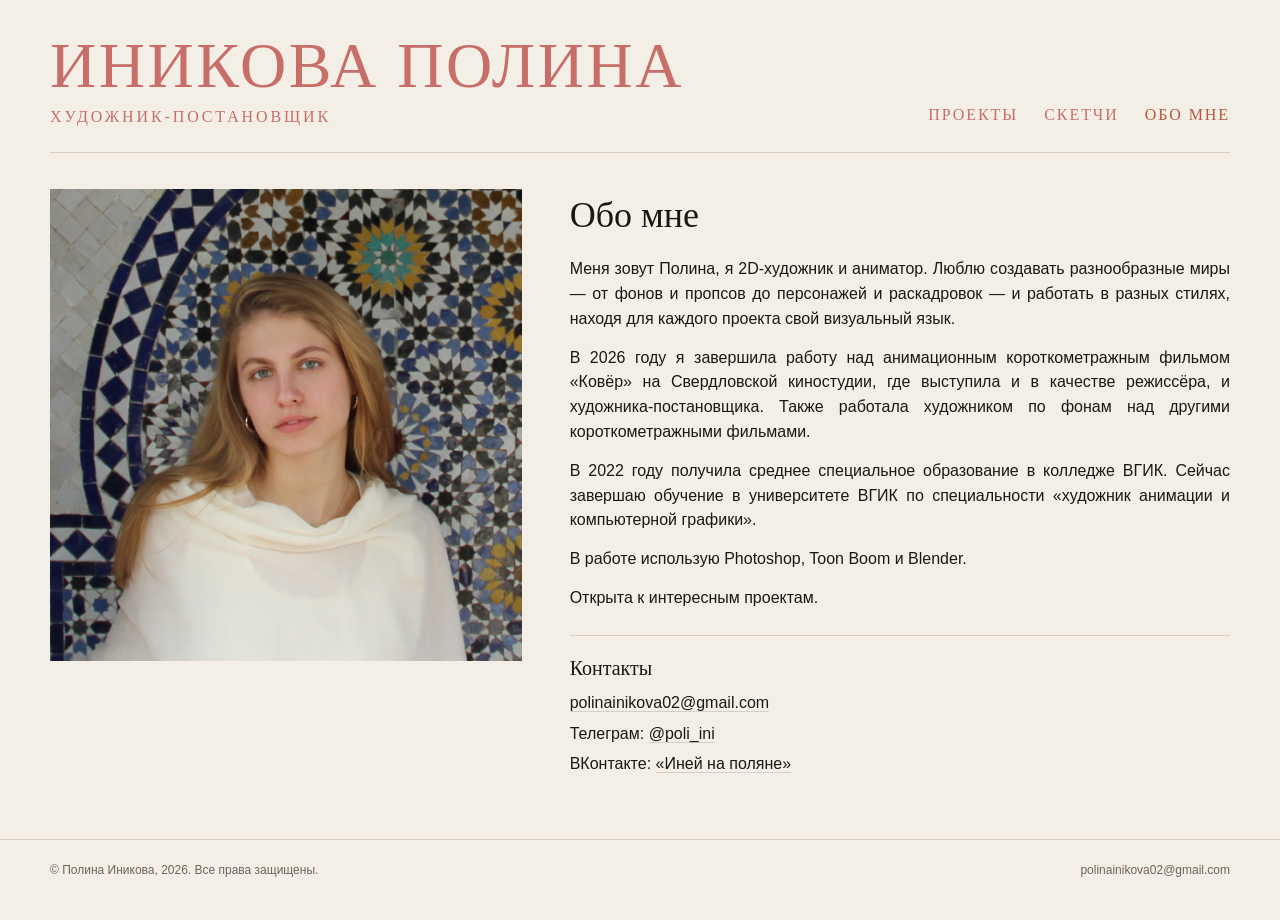
==== about.html @ 18e8887b "«Скетчи»: загрузить релиз, собрать галерею и страницу со скетчами" ====
<!DOCTYPE html>
<html lang="ru">
<head>
  <meta charset="utf-8">
  <meta name="viewport" content="width=device-width, initial-scale=1">
  <title>Обо мне — Иникова Полина</title>
  <link rel="stylesheet" href="css/site.css">
</head>
<body>
  <div class="wrap">
    <header class="site">
      <a class="brand" href="index.html">Иникова Полина
        <small>Художник-постановщик</small>
      </a>
      <nav>
        <a href="index.html">Проекты</a>
        <a href="sketches.html">Скетчи</a>
        <a href="about.html" aria-current="page">Обо мне</a>
      </nav>
    </header>
    <div class="about-grid">
      <div class="about-photo">
        <img src="images/about.jpg" alt="Портрет Полины">
      </div>
      <div class="about-text">
        <h1>Обо мне</h1>
        <p>Меня зовут Полина, я 2D-художник и аниматор. Люблю создавать разнообразные миры — от фонов и пропсов до персонажей и раскадровок — и работать в разных стилях, находя для каждого проекта свой визуальный язык.</p>
        <p>В 2026 году я завершила работу над анимационным короткометражным фильмом «Ковёр» на Свердловской киностудии, где выступила и в качестве режиссёра, и художника-постановщика. Также работала художником по фонам над другими короткометражными фильмами.</p>
        <p>В 2022 году получила среднее специальное образование в колледже ВГИК. Сейчас завершаю обучение в университете ВГИК по специальности «художник анимации и компьютерной графики».</p>
        <p>В работе использую Photoshop, Toon Boom и Blender.</p>
        <p>Открыта к интересным проектам.</p>
        <div class="about-contact">
          <h2>Контакты</h2>
          <p><a href="mailto:polinainikova02@gmail.com">polinainikova02@gmail.com</a></p>
          <p>Телеграм: <a href="https://t.me/poli_ini" rel="noopener">@poli_ini</a></p>
          <p>ВКонтакте: <a href="https://vk.ru/club213014018" rel="noopener">«Иней на поляне»</a></p>
        </div>
      </div>
    </div>
  </div>
  <footer class="site">
    <div class="wrap">
      <span>© Полина Иникова, 2026. Все права защищены.</span>
<a href="mailto:polinainikova02@gmail.com">polinainikova02@gmail.com</a>
    </div>
  </footer>
  <script src="js/site.js"></script>
</body>
</html>
---- css/site.css ----
:root {
  --paper: #f4efe6;
  --ink: #1b1714;
  --muted: #6d645b;
  --line: #d8cfc3;
  --accent: #b45a38;
  --white: #fbf8f2;
  --brand-color: #c86e69;
}

* {
  box-sizing: border-box;
}

html,
body {
  margin: 0;
  padding: 0;
  background: var(--paper);
  color: var(--ink);
  font-family: "Segoe UI", Helvetica, Arial, sans-serif;
  font-size: 15px;
  line-height: 1.45;
}

a {
  color: inherit;
  text-decoration: none;
}

a:hover {
  color: var(--accent);
}

img,
video {
  max-width: 100%;
  display: block;
}

.wrap {
  width: min(1180px, calc(100% - 40px));
  margin: 0 auto;
}

header.site {
  display: flex;
  justify-content: space-between;
  align-items: flex-end;
  gap: 24px;
  padding: 32px 0 26px;
  border-bottom: 1px solid var(--line);
}

.brand {
  font-family: Georgia, "Palatino Linotype", serif;
  font-size: 64px;
  letter-spacing: 0.04em;
  line-height: 1.05;
  color: var(--brand-color);
  text-transform: uppercase;
}

.brand small {
  display: block;
  margin-top: 10px;
  font-family: Georgia, "Palatino Linotype", serif;
  font-size: 16px;
  letter-spacing: 0.18em;
  text-transform: uppercase;
  color: var(--brand-color);
}

nav a {
  margin-left: 22px;
  font-family: Georgia, "Palatino Linotype", serif;
  font-size: 16px;
  letter-spacing: 0.12em;
  text-transform: uppercase;
  color: var(--brand-color);
}

nav a[aria-current="page"] {
  color: var(--accent);
}

.intro {
  max-width: 640px;
  padding: 36px 0 8px;
  color: var(--muted);
}

.intro p {
  margin: 0;
  font-size: 18px;
  line-height: 1.5;
}

.projects {
  padding: 12px 0 40px;
}

.work-item {
  display: block;
  color: inherit;
  border-bottom: 1px solid var(--line);
  padding: 26px 0;
}

.work-item:last-child {
  border-bottom: none;
}

.work-item:hover {
  color: inherit;
}

.work-item img {
  width: 100%;
  max-height: 70vh;
  object-fit: cover;
  background: #e4d8c8;
}

.work-caption {
  margin-top: 14px;
}

.work-title {
  font-family: Georgia, "Palatino Linotype", serif;
  font-size: 24px;
  line-height: 1.2;
}

.work-item:hover .work-title {
  color: var(--accent);
}

.page-title {
  font-family: Georgia, "Palatino Linotype", serif;
  font-size: 30px;
  font-weight: normal;
  margin: 36px 0 8px;
}

.lede {
  color: var(--muted);
  margin: 0 0 28px;
  font-size: 17px;
  line-height: 1.55;
  text-align: justify;
}

table.credits {
  width: min(520px, 100%);
  border-collapse: collapse;
  margin: 0 0 36px;
}

table.credits th,
table.credits td {
  text-align: left;
  padding: 8px 12px 8px 0;
  border-bottom: 1px solid var(--line);
  vertical-align: top;
}

table.credits th {
  width: 42%;
  color: var(--muted);
  font-weight: 500;
  font-size: 13px;
  letter-spacing: 0.06em;
  text-transform: uppercase;
}

.bodycopy {
  max-width: 680px;
  margin: 0 0 36px;
  font-size: 16px;
}

.rows {
  margin: 16px 0 40px;
}

.row {
  display: flex;
  gap: 14px;
  align-items: stretch;
  margin-bottom: 18px;
  border-bottom: 1px solid var(--line);
  padding-bottom: 18px;
}

.row:last-child {
  border-bottom: none;
}

.row .col {
  display: flex;
  flex-direction: column;
  gap: 10px;
  flex: 0 0 auto;
  justify-content: center;
  width: min(24vw, 280px);
}

.row .col:empty {
  display: none;
}

.row:has(.col[data-side="l"]) .col {
  flex: 0 0 auto;
  width: min(40vw, 420px);
}

.row:has(.col[data-side="l"]) .main-zone {
  justify-content: center;
}

.row:has(.col[data-side="l"]) .col .cell {
  cursor: zoom-in;
}

.row .main-zone {
  display: flex;
  flex-wrap: wrap;
  gap: 10px;
  flex: 1 1 0%;
  min-width: 0;
}

.row .col .cell {
  flex: 0 0 auto;
}

.row .cell {
  display: block;
  color: inherit;
  flex: 1 1 auto;
  min-width: 0;
  cursor: zoom-in;
}

.row .cell:hover {
  color: inherit;
}

.row img {
  width: 100%;
  object-fit: cover;
  background: var(--paper);
}

.row .main-zone img {
  max-height: 72vh;
  height: auto;
  object-fit: contain;
}

.main-zone[data-fit="hw"] {
  justify-content: center;
}

.main-zone[data-fit="hw"] .cell {
  flex: 0 0 auto;
}

.main-zone[data-fit="hw"] .cell img {
  max-height: none;
  height: 44vh;
  width: auto;
  max-width: 100%;
  object-fit: contain;
}

.row .col img {
  max-height: 34vh;
  aspect-ratio: auto;
}

.hero {
  margin: 0 0 28px;
}

.hero img {
  width: 100%;
  max-height: 78vh;
  object-fit: contain;
  background: var(--white);
}

.pdf-link {
  display: inline-block;
  margin: 0 0 36px;
  padding-bottom: 2px;
  border-bottom: 1px solid var(--ink);
  letter-spacing: 0.08em;
  text-transform: uppercase;
  font-size: 13px;
}

.about-grid {
  display: grid;
  grid-template-columns: minmax(0, 1fr) minmax(0, 1.4fr);
  gap: 48px;
  padding: 36px 0 56px;
  align-items: start;
}

.about-photo {
  width: 100%;
}

.about-photo img {
  width: 100%;
  max-height: 80vh;
  object-fit: cover;
  background: #e4d8c8;
}

.about-text h1 {
  font-family: Georgia, "Palatino Linotype", serif;
  font-weight: normal;
  font-size: 36px;
  margin: 0 0 16px;
}

.about-text p {
  margin: 0 0 14px;
  font-size: 16px;
  line-height: 1.55;
  text-align: justify;
}

.about-contact {
  margin-top: 24px;
  padding-top: 18px;
  border-top: 1px solid var(--line);
}

.about-contact h2 {
  font-family: Georgia, "Palatino Linotype", serif;
  font-weight: normal;
  font-size: 20px;
  margin: 0 0 8px;
}

.about-contact p {
  margin: 6px 0;
}

.about-contact a {
  border-bottom: 1px solid var(--line);
}

footer.site {
  border-top: 1px solid var(--line);
  padding: 22px 0 40px;
  color: var(--muted);
  font-size: 12px;
}

footer.site .wrap {
  display: flex;
  justify-content: space-between;
  gap: 16px;
}

.back {
  display: inline-block;
  margin-top: 28px;
  font-size: 12px;
  letter-spacing: 0.12em;
  text-transform: uppercase;
  color: var(--muted);
}

#lightbox {
  display: none;
  position: fixed;
  inset: 0;
  background: rgba(18, 14, 12, 0.92);
  z-index: 20;
  align-items: center;
  justify-content: center;
  padding: 24px;
}

#lightbox.open {
  display: flex;
}

#lightbox img {
  max-width: min(1100px, 92vw);
  max-height: 92vh;
}

@media (max-width: 800px) {
  header.site,
  footer.site .wrap {
    flex-direction: column;
    align-items: flex-start;
  }

  nav a {
    margin: 12px 18px 0 0;
  }

  .row {
    flex-direction: column;
  }

  .row .col {
    width: 100%;
    flex-direction: row;
    flex-wrap: wrap;
  }

  .row .col img {
    max-height: 60vh;
  }

  .about-grid {
    grid-template-columns: 1fr;
    gap: 24px;
  }

  .page-title {
    font-size: 32px;
  }
}
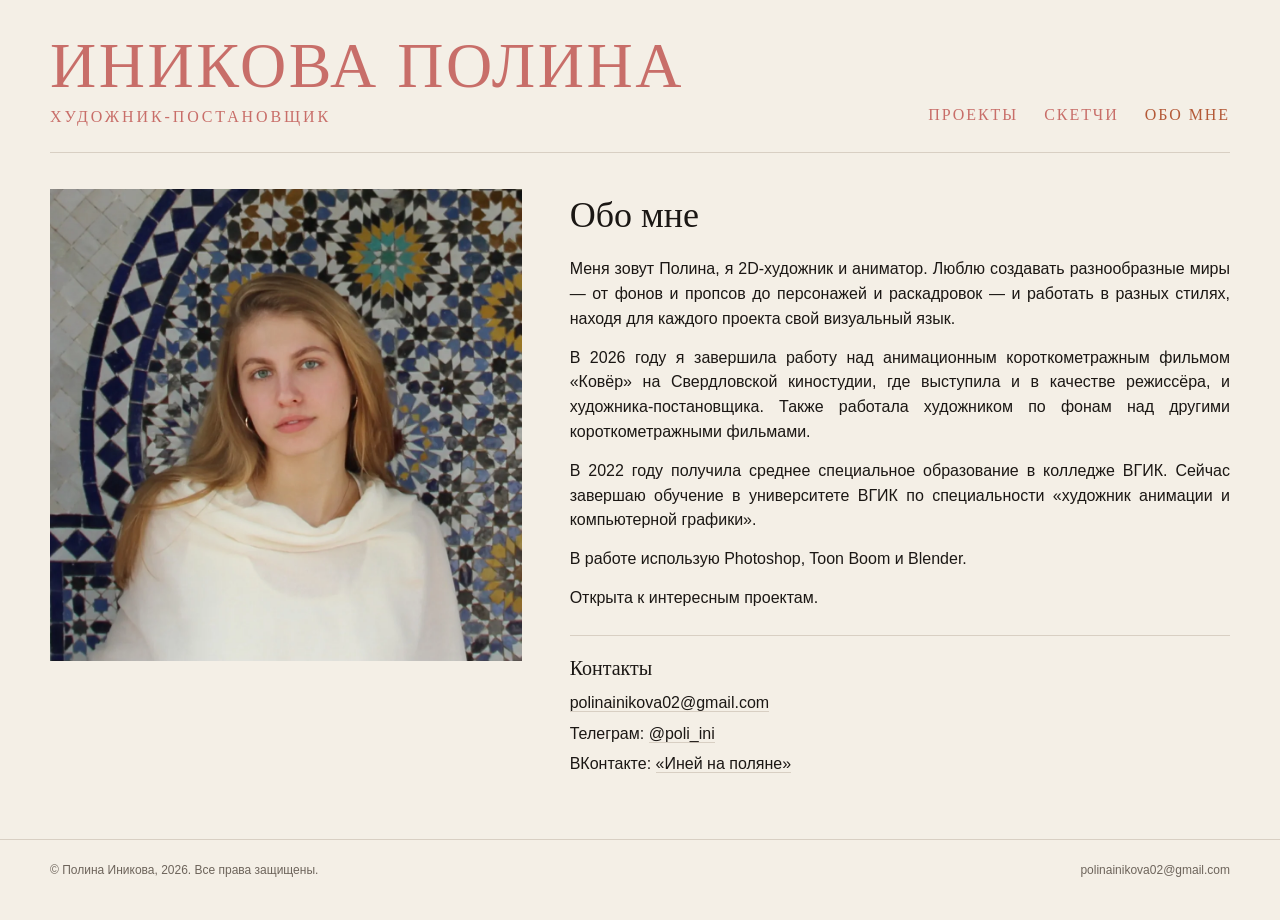
==== commit f6bd9044: "Перевести фото «Обо мне» в webp (about.webp), удалить jpg" ====
--- a/about.html
+++ b/about.html
@@ -20,7 +20,7 @@
     </header>
     <div class="about-grid">
       <div class="about-photo">
-        <img src="images/about.jpg" alt="Портрет Полины">
+        <img src="images/about.webp" alt="Портрет Полины">
       </div>
       <div class="about-text">
         <h1>Обо мне</h1>
--- a/css/site.css
+++ b/css/site.css
@@ -275,6 +275,110 @@
   object-fit: contain;
 }
 
+.sketches-gal {
+  container-type: inline-size;
+}
+
+.sketches-gal .main-zone {
+  display: flex;
+  flex-wrap: wrap;
+  justify-content: space-between;
+  width: 100%;
+  min-width: 0;
+}
+
+.sketches-gal .main-zone .cell {
+  display: block;
+  flex: 0 0 auto;
+}
+
+.sketches-gal .main-zone .cell img {
+  width: auto;
+  height: 37cqw;
+  max-width: 100%;
+  object-fit: contain;
+}
+
+.sketches-gal .row[data-row="2"] .main-zone {
+  justify-content: center;
+  flex-wrap: nowrap;
+}
+
+.sketches-gal .row[data-row="2"] .main-zone .cell {
+  flex: 0 1 auto;
+}
+
+.sketches-gal .row[data-row="2"] .main-zone .cell img {
+  height: clamp(160px, 44cqw, 540px);
+  max-width: 100%;
+}
+
+.sketches-gal .row[data-row="3"] .main-zone,
+.sketches-gal .row[data-row="4"] .main-zone {
+  justify-content: center;
+  flex-wrap: nowrap;
+}
+
+.sketches-gal .row[data-row="3"] .main-zone .cell,
+.sketches-gal .row[data-row="4"] .main-zone .cell {
+  flex: 0 1 auto;
+}
+
+.sketches-gal .row[data-row="3"] .main-zone .cell img {
+  height: clamp(150px, 41cqw, 500px);
+  max-width: 100%;
+}
+
+.sketches-gal .row[data-row="4"] .main-zone .cell img {
+  height: clamp(150px, 50cqw, 540px);
+  max-width: 100%;
+}
+
+.sketches-gal .row[data-row="5"] .main-zone,
+.sketches-gal .row[data-row="6"] .main-zone {
+  justify-content: center;
+  flex-wrap: nowrap;
+}
+
+.sketches-gal .row[data-row="5"] .main-zone .cell,
+.sketches-gal .row[data-row="6"] .main-zone .cell {
+  flex: 0 1 auto;
+}
+
+.sketches-gal .row[data-row="5"] .main-zone .cell img,
+.sketches-gal .row[data-row="6"] .main-zone .cell img {
+  height: clamp(160px, 46cqw, 540px);
+  max-width: 100%;
+}
+
+.sketches-gal .row[data-row="7"] .main-zone,
+.sketches-gal .row[data-row="8"] .main-zone,
+.sketches-gal .row[data-row="9"] .main-zone {
+  justify-content: center;
+  flex-wrap: nowrap;
+}
+
+.sketches-gal .row[data-row="7"] .main-zone .cell,
+.sketches-gal .row[data-row="8"] .main-zone .cell,
+.sketches-gal .row[data-row="9"] .main-zone .cell {
+  flex: 0 1 auto;
+}
+
+.sketches-gal .row[data-row="7"] .main-zone .cell img {
+  height: clamp(160px, 40cqw, 540px);
+  max-width: 100%;
+}
+
+.sketches-gal .row[data-row="8"] .main-zone .cell img {
+  height: clamp(160px, 48cqw, 540px);
+  max-width: 100%;
+}
+
+.sketches-gal .row[data-row="9"] .main-zone .cell img {
+  height: 37cqw;
+  max-width: 100%;
+}
+
 .row .col img {
   max-height: 34vh;
   aspect-ratio: auto;
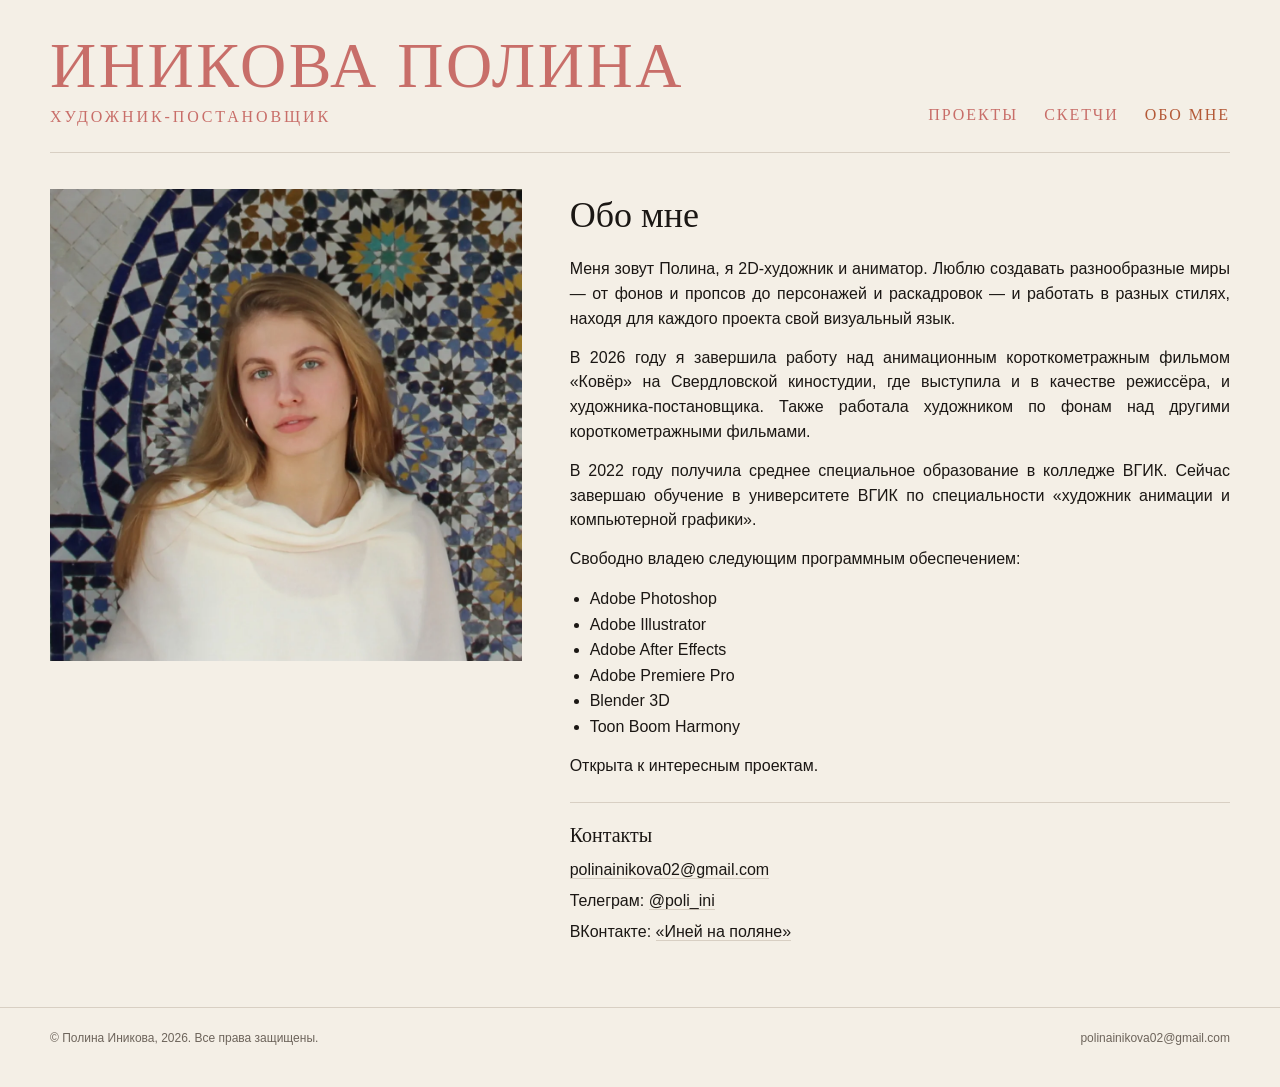
==== commit ed2444af: "Обо мне: добавить список используемого ПО" ====
--- a/about.html
+++ b/about.html
@@ -27,7 +27,15 @@
         <p>Меня зовут Полина, я 2D-художник и аниматор. Люблю создавать разнообразные миры — от фонов и пропсов до персонажей и раскадровок — и работать в разных стилях, находя для каждого проекта свой визуальный язык.</p>
         <p>В 2026 году я завершила работу над анимационным короткометражным фильмом «Ковёр» на Свердловской киностудии, где выступила и в качестве режиссёра, и художника-постановщика. Также работала художником по фонам над другими короткометражными фильмами.</p>
         <p>В 2022 году получила среднее специальное образование в колледже ВГИК. Сейчас завершаю обучение в университете ВГИК по специальности «художник анимации и компьютерной графики».</p>
-        <p>В работе использую Photoshop, Toon Boom и Blender.</p>
+        <p>Свободно владею следующим программным обеспечением:</p>
+        <ul class="software-list">
+          <li>Adobe Photoshop</li>
+          <li>Adobe Illustrator</li>
+          <li>Adobe After Effects</li>
+          <li>Adobe Premiere Pro</li>
+          <li>Blender 3D</li>
+          <li>Toon Boom Harmony</li>
+        </ul>
         <p>Открыта к интересным проектам.</p>
         <div class="about-contact">
           <h2>Контакты</h2>
--- a/css/site.css
+++ b/css/site.css
@@ -438,6 +438,16 @@
   text-align: justify;
 }
 
+.software-list {
+  margin: 0 0 14px;
+  padding-left: 20px;
+}
+
+.software-list li {
+  font-size: 16px;
+  line-height: 1.6;
+}
+
 .about-contact {
   margin-top: 24px;
   padding-top: 18px;
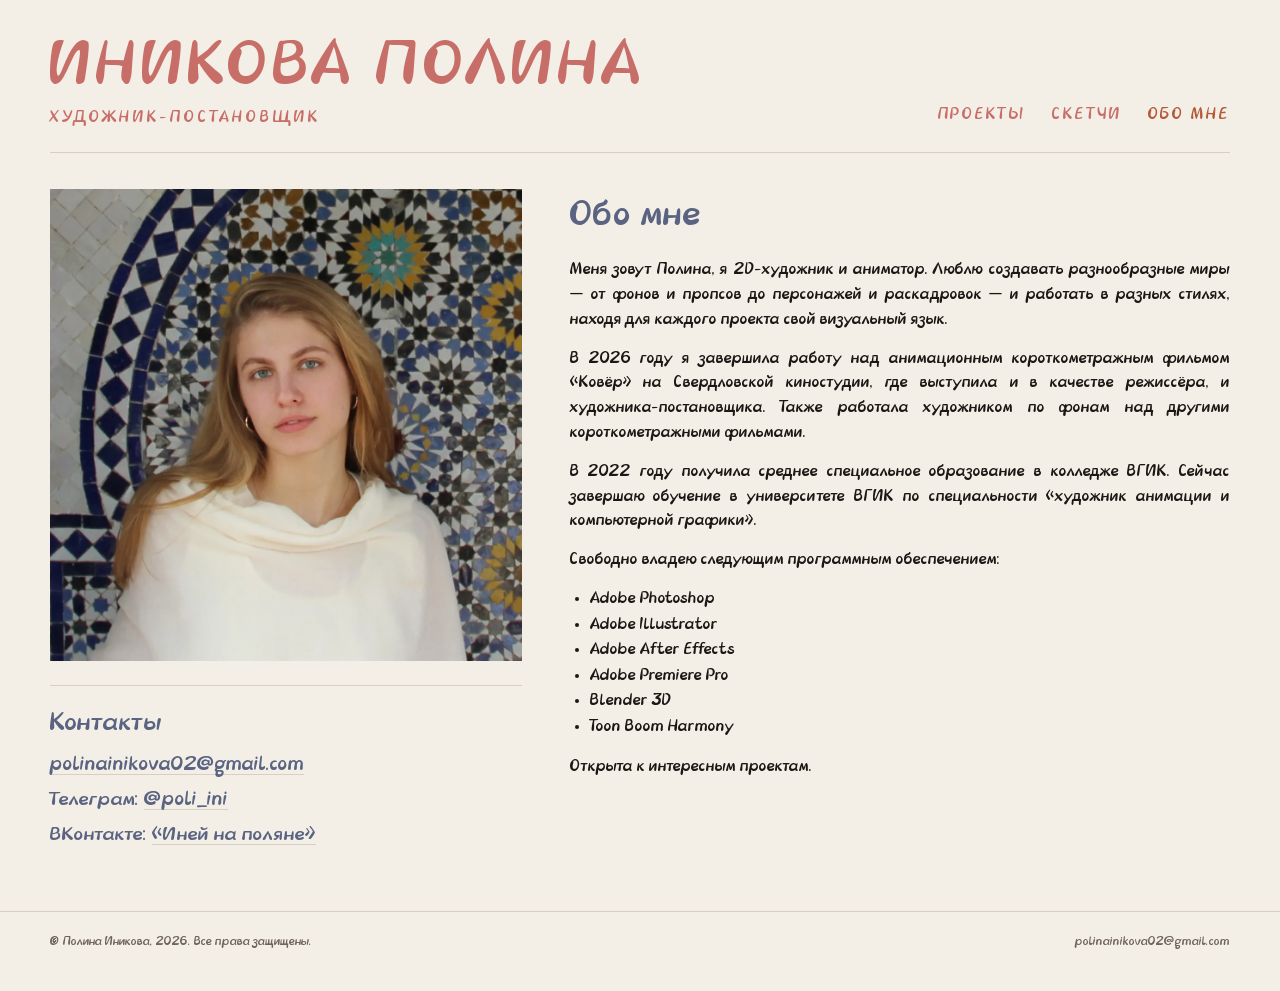
==== commit f7a16d62: "Подключить шрифт Gnocchi, стилизовать заголовки и перенести контакты под фото" ====
--- a/about.html
+++ b/about.html
@@ -21,6 +21,12 @@
     <div class="about-grid">
       <div class="about-photo">
         <img src="images/about.webp" alt="Портрет Полины">
+        <div class="about-contact">
+          <h2>Контакты</h2>
+          <p><a href="mailto:polinainikova02@gmail.com">polinainikova02@gmail.com</a></p>
+          <p>Телеграм: <a href="https://t.me/poli_ini" rel="noopener">@poli_ini</a></p>
+          <p>ВКонтакте: <a href="https://vk.ru/club213014018" rel="noopener">«Иней на поляне»</a></p>
+        </div>
       </div>
       <div class="about-text">
         <h1>Обо мне</h1>
@@ -37,12 +43,6 @@
           <li>Toon Boom Harmony</li>
         </ul>
         <p>Открыта к интересным проектам.</p>
-        <div class="about-contact">
-          <h2>Контакты</h2>
-          <p><a href="mailto:polinainikova02@gmail.com">polinainikova02@gmail.com</a></p>
-          <p>Телеграм: <a href="https://t.me/poli_ini" rel="noopener">@poli_ini</a></p>
-          <p>ВКонтакте: <a href="https://vk.ru/club213014018" rel="noopener">«Иней на поляне»</a></p>
-        </div>
       </div>
     </div>
   </div>
--- a/css/site.css
+++ b/css/site.css
@@ -6,6 +6,16 @@
   --accent: #b45a38;
   --white: #fbf8f2;
   --brand-color: #c86e69;
+  --font-heading: "Gnocchi", Georgia, "Palatino Linotype", serif;
+  --font-body: "Gnocchi", "Segoe UI", Helvetica, Arial, sans-serif;
+}
+
+@font-face {
+  font-family: "Gnocchi";
+  src: url("../fonts/Gnocchi-Regular.ttf") format("truetype");
+  font-weight: normal;
+  font-style: normal;
+  font-display: swap;
 }
 
 * {
@@ -18,7 +28,7 @@
   padding: 0;
   background: var(--paper);
   color: var(--ink);
-  font-family: "Segoe UI", Helvetica, Arial, sans-serif;
+  font-family: var(--font-body);
   font-size: 15px;
   line-height: 1.45;
 }
@@ -53,7 +63,7 @@
 }
 
 .brand {
-  font-family: Georgia, "Palatino Linotype", serif;
+  font-family: var(--font-heading);
   font-size: 64px;
   letter-spacing: 0.04em;
   line-height: 1.05;
@@ -64,7 +74,7 @@
 .brand small {
   display: block;
   margin-top: 10px;
-  font-family: Georgia, "Palatino Linotype", serif;
+  font-family: var(--font-heading);
   font-size: 16px;
   letter-spacing: 0.18em;
   text-transform: uppercase;
@@ -73,7 +83,7 @@
 
 nav a {
   margin-left: 22px;
-  font-family: Georgia, "Palatino Linotype", serif;
+  font-family: var(--font-heading);
   font-size: 16px;
   letter-spacing: 0.12em;
   text-transform: uppercase;
@@ -127,9 +137,10 @@
 }
 
 .work-title {
-  font-family: Georgia, "Palatino Linotype", serif;
-  font-size: 24px;
+  font-family: var(--font-heading);
+  font-size: 30px;
   line-height: 1.2;
+  color: rgb(90, 100, 130);
 }
 
 .work-item:hover .work-title {
@@ -137,10 +148,11 @@
 }
 
 .page-title {
-  font-family: Georgia, "Palatino Linotype", serif;
+  font-family: var(--font-heading);
   font-size: 30px;
   font-weight: normal;
   margin: 36px 0 8px;
+  color: rgb(90, 100, 130);
 }
 
 .lede {
@@ -425,10 +437,11 @@
 }
 
 .about-text h1 {
-  font-family: Georgia, "Palatino Linotype", serif;
+  font-family: var(--font-heading);
   font-weight: normal;
   font-size: 36px;
   margin: 0 0 16px;
+  color: rgb(90, 100, 130);
 }
 
 .about-text p {
@@ -455,14 +468,17 @@
 }
 
 .about-contact h2 {
-  font-family: Georgia, "Palatino Linotype", serif;
+  font-family: var(--font-heading);
   font-weight: normal;
-  font-size: 20px;
+  font-size: 26px;
   margin: 0 0 8px;
+  color: rgb(90, 100, 130);
 }
 
 .about-contact p {
   margin: 6px 0;
+  font-size: 20px;
+  color: rgb(90, 100, 130);
 }
 
 .about-contact a {
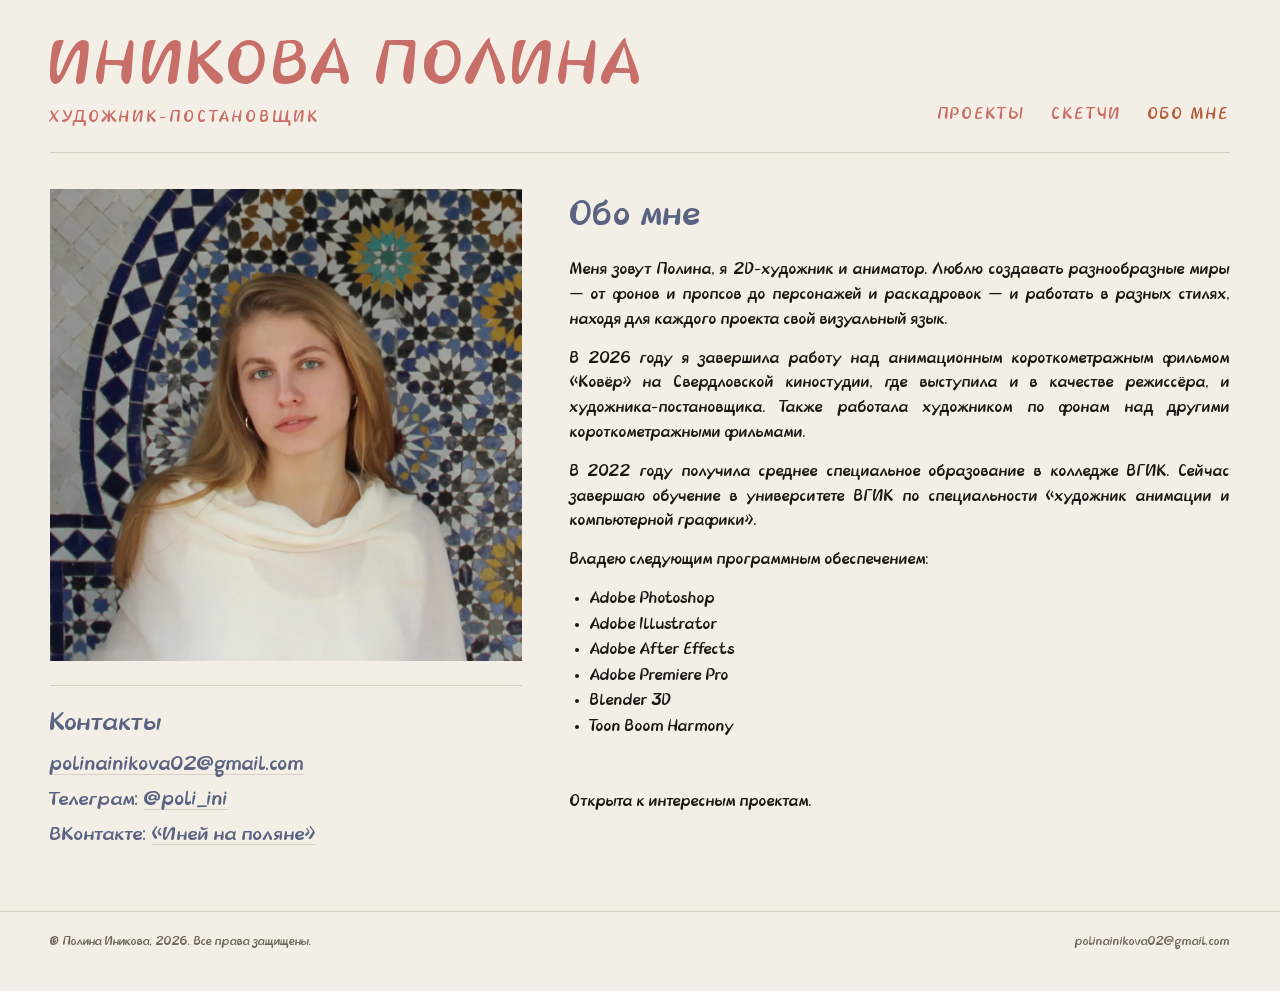
==== commit d8c56eb0: "Обо мне: правка текста и отступ фразы" ====
--- a/about.html
+++ b/about.html
@@ -33,7 +33,7 @@
         <p>Меня зовут Полина, я 2D-художник и аниматор. Люблю создавать разнообразные миры — от фонов и пропсов до персонажей и раскадровок — и работать в разных стилях, находя для каждого проекта свой визуальный язык.</p>
         <p>В 2026 году я завершила работу над анимационным короткометражным фильмом «Ковёр» на Свердловской киностудии, где выступила и в качестве режиссёра, и художника-постановщика. Также работала художником по фонам над другими короткометражными фильмами.</p>
         <p>В 2022 году получила среднее специальное образование в колледже ВГИК. Сейчас завершаю обучение в университете ВГИК по специальности «художник анимации и компьютерной графики».</p>
-        <p>Свободно владею следующим программным обеспечением:</p>
+        <p>Владею следующим программным обеспечением:</p>
         <ul class="software-list">
           <li>Adobe Photoshop</li>
           <li>Adobe Illustrator</li>
--- a/css/site.css
+++ b/css/site.css
@@ -451,6 +451,10 @@
   text-align: justify;
 }
 
+.about-text p:last-child {
+  margin-top: calc(2 * 1.55em);
+}
+
 .software-list {
   margin: 0 0 14px;
   padding-left: 20px;
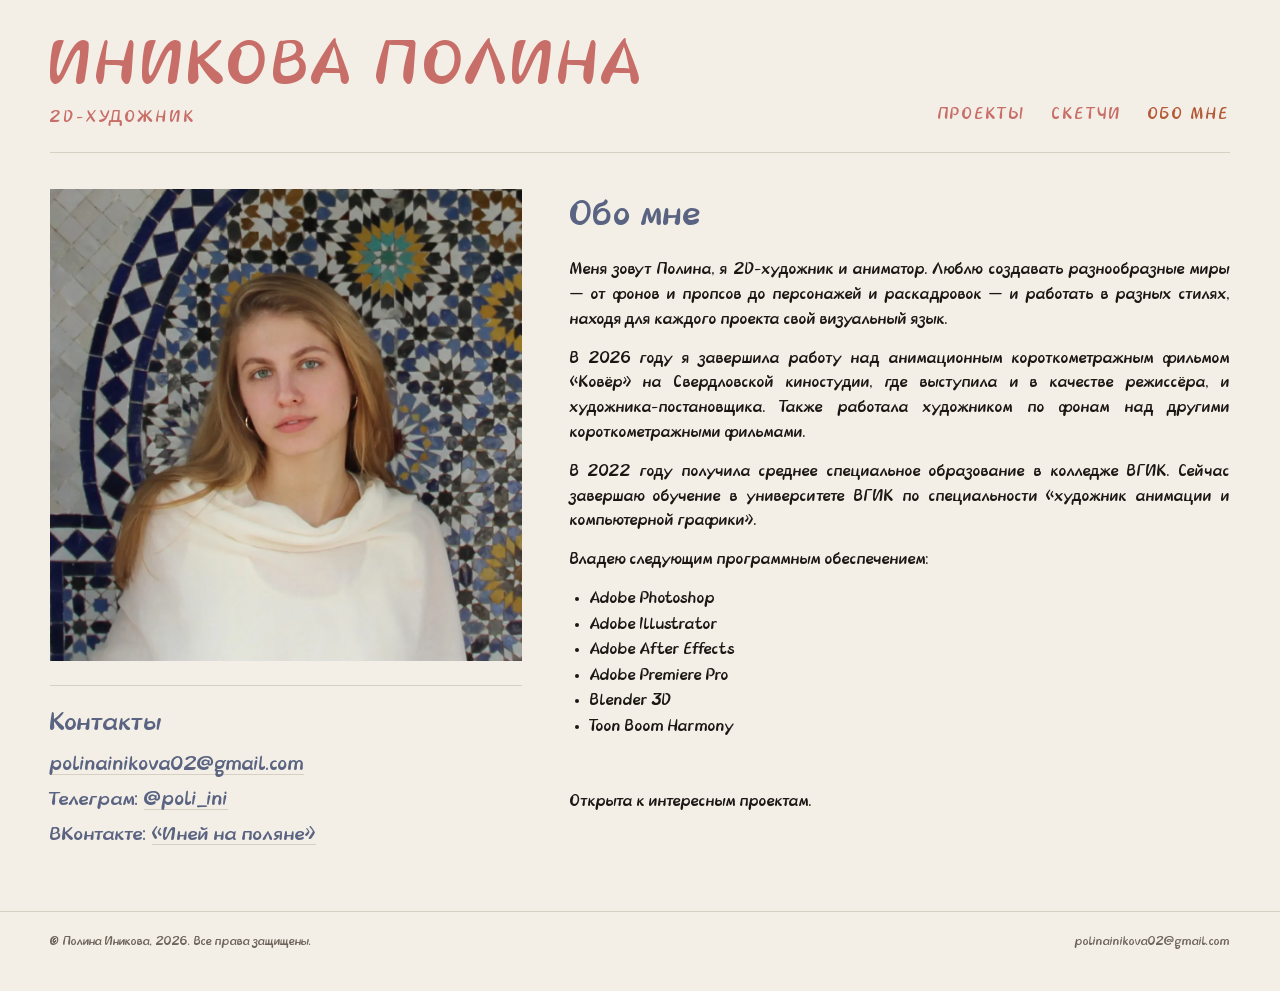
==== commit 087032ac: "Заменить в шапке 'Художник-постановщик' на '2D-художник'" ====
--- a/about.html
+++ b/about.html
@@ -10,7 +10,7 @@
   <div class="wrap">
     <header class="site">
       <a class="brand" href="index.html">Иникова Полина
-        <small>Художник-постановщик</small>
+        <small>2D-художник</small>
       </a>
       <nav>
         <a href="index.html">Проекты</a>
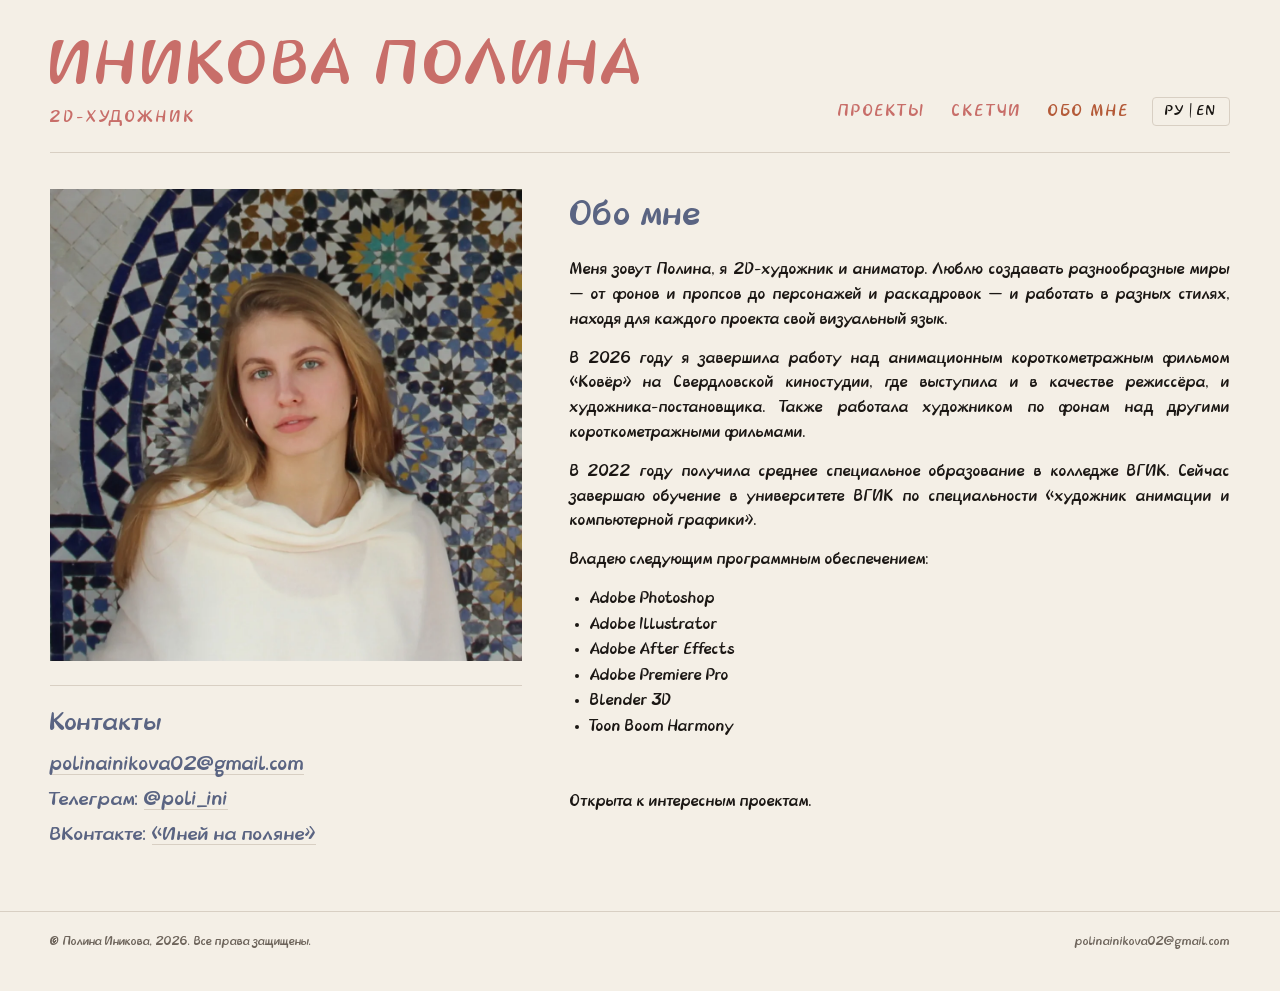
==== commit da3e6da8: "Добавить переключение языка Русский/Английский (i18n)" ====
--- a/about.html
+++ b/about.html
@@ -3,37 +3,42 @@
 <head>
   <meta charset="utf-8">
   <meta name="viewport" content="width=device-width, initial-scale=1">
-  <title>Обо мне — Иникова Полина</title>
+  <title data-i18n-title="title.about">Обо мне — Иникова Полина</title>
   <link rel="stylesheet" href="css/site.css">
 </head>
 <body>
   <div class="wrap">
     <header class="site">
-      <a class="brand" href="index.html">Иникова Полина
-        <small>2D-художник</small>
+      <a class="brand" href="index.html"><span data-i18n="brand.name">Иникова Полина</span>
+        <small data-i18n="brand.subtitle">2D-художник</small>
       </a>
-      <nav>
-        <a href="index.html">Проекты</a>
-        <a href="sketches.html">Скетчи</a>
-        <a href="about.html" aria-current="page">Обо мне</a>
-      </nav>
+      <div class="head-right">
+        <nav>
+          <a href="index.html"><span data-i18n="nav.projects">Проекты</span></a>
+          <a href="sketches.html"><span data-i18n="nav.sketches">Скетчи</span></a>
+          <a href="about.html" aria-current="page"><span data-i18n="nav.about">Обо мне</span></a>
+        </nav>
+        <button type="button" class="lang-btn" data-lang="en" aria-label="Switch language">
+          РУ | EN
+        </button>
+      </div>
     </header>
     <div class="about-grid">
       <div class="about-photo">
         <img src="images/about.webp" alt="Портрет Полины">
         <div class="about-contact">
-          <h2>Контакты</h2>
+          <h2 data-i18n="about.contact.h2">Контакты</h2>
           <p><a href="mailto:polinainikova02@gmail.com">polinainikova02@gmail.com</a></p>
           <p>Телеграм: <a href="https://t.me/poli_ini" rel="noopener">@poli_ini</a></p>
           <p>ВКонтакте: <a href="https://vk.ru/club213014018" rel="noopener">«Иней на поляне»</a></p>
         </div>
       </div>
       <div class="about-text">
-        <h1>Обо мне</h1>
-        <p>Меня зовут Полина, я 2D-художник и аниматор. Люблю создавать разнообразные миры — от фонов и пропсов до персонажей и раскадровок — и работать в разных стилях, находя для каждого проекта свой визуальный язык.</p>
-        <p>В 2026 году я завершила работу над анимационным короткометражным фильмом «Ковёр» на Свердловской киностудии, где выступила и в качестве режиссёра, и художника-постановщика. Также работала художником по фонам над другими короткометражными фильмами.</p>
-        <p>В 2022 году получила среднее специальное образование в колледже ВГИК. Сейчас завершаю обучение в университете ВГИК по специальности «художник анимации и компьютерной графики».</p>
-        <p>Владею следующим программным обеспечением:</p>
+        <h1 data-i18n="about.h1">Обо мне</h1>
+        <p data-i18n="about.p1">Меня зовут Полина, я 2D-художник и аниматор. Люблю создавать разнообразные миры — от фонов и пропсов до персонажей и раскадровок — и работать в разных стилях, находя для каждого проекта свой визуальный язык.</p>
+        <p data-i18n="about.p2">В 2026 году я завершила работу над анимационным короткометражным фильмом «Ковёр» на Свердловской киностудии, где выступила и в качестве режиссёра, и художника-постановщика. Также работала художником по фонам над другими короткометражными фильмами.</p>
+        <p data-i18n="about.p3">В 2022 году получила среднее специальное образование в колледже ВГИК. Сейчас завершаю обучение в университете ВГИК по специальности «художник анимации и компьютерной графики».</p>
+        <p data-i18n="about.software.intro">Владею следующим программным обеспечением:</p>
         <ul class="software-list">
           <li>Adobe Photoshop</li>
           <li>Adobe Illustrator</li>
@@ -42,16 +47,18 @@
           <li>Blender 3D</li>
           <li>Toon Boom Harmony</li>
         </ul>
-        <p>Открыта к интересным проектам.</p>
+        <p data-i18n="about.open">Открыта к интересным проектам.</p>
       </div>
     </div>
   </div>
   <footer class="site">
     <div class="wrap">
-      <span>© Полина Иникова, 2026. Все права защищены.</span>
+      <span data-i18n="footer.rights">© Полина Иникова, 2026. Все права защищены.</span>
 <a href="mailto:polinainikova02@gmail.com">polinainikova02@gmail.com</a>
     </div>
   </footer>
   <script src="js/site.js"></script>
+  <script src="js/i18n.js"></script>
+  <script src="js/site.js"></script>
 </body>
 </html>
--- a/css/site.css
+++ b/css/site.css
@@ -94,6 +94,30 @@
   color: var(--accent);
 }
 
+.head-right {
+  display: flex;
+  align-items: center;
+  gap: 22px;
+}
+
+.lang-btn {
+  font-family: var(--font-heading);
+  font-size: 14px;
+  letter-spacing: 0.06em;
+  background: transparent;
+  border: 1px solid var(--line);
+  border-radius: 4px;
+  color: var(--ink);
+  padding: 6px 12px;
+  cursor: pointer;
+  transition: border-color 0.15s, color 0.15s;
+}
+
+.lang-btn:hover {
+  border-color: var(--accent);
+  color: var(--accent);
+}
+
 .intro {
   max-width: 640px;
   padding: 36px 0 8px;
@@ -542,6 +566,15 @@
     margin: 12px 18px 0 0;
   }
 
+  .head-right {
+    flex-wrap: wrap;
+    gap: 10px;
+  }
+
+  .lang-btn {
+    margin-top: 12px;
+  }
+
   .row {
     flex-direction: column;
   }
